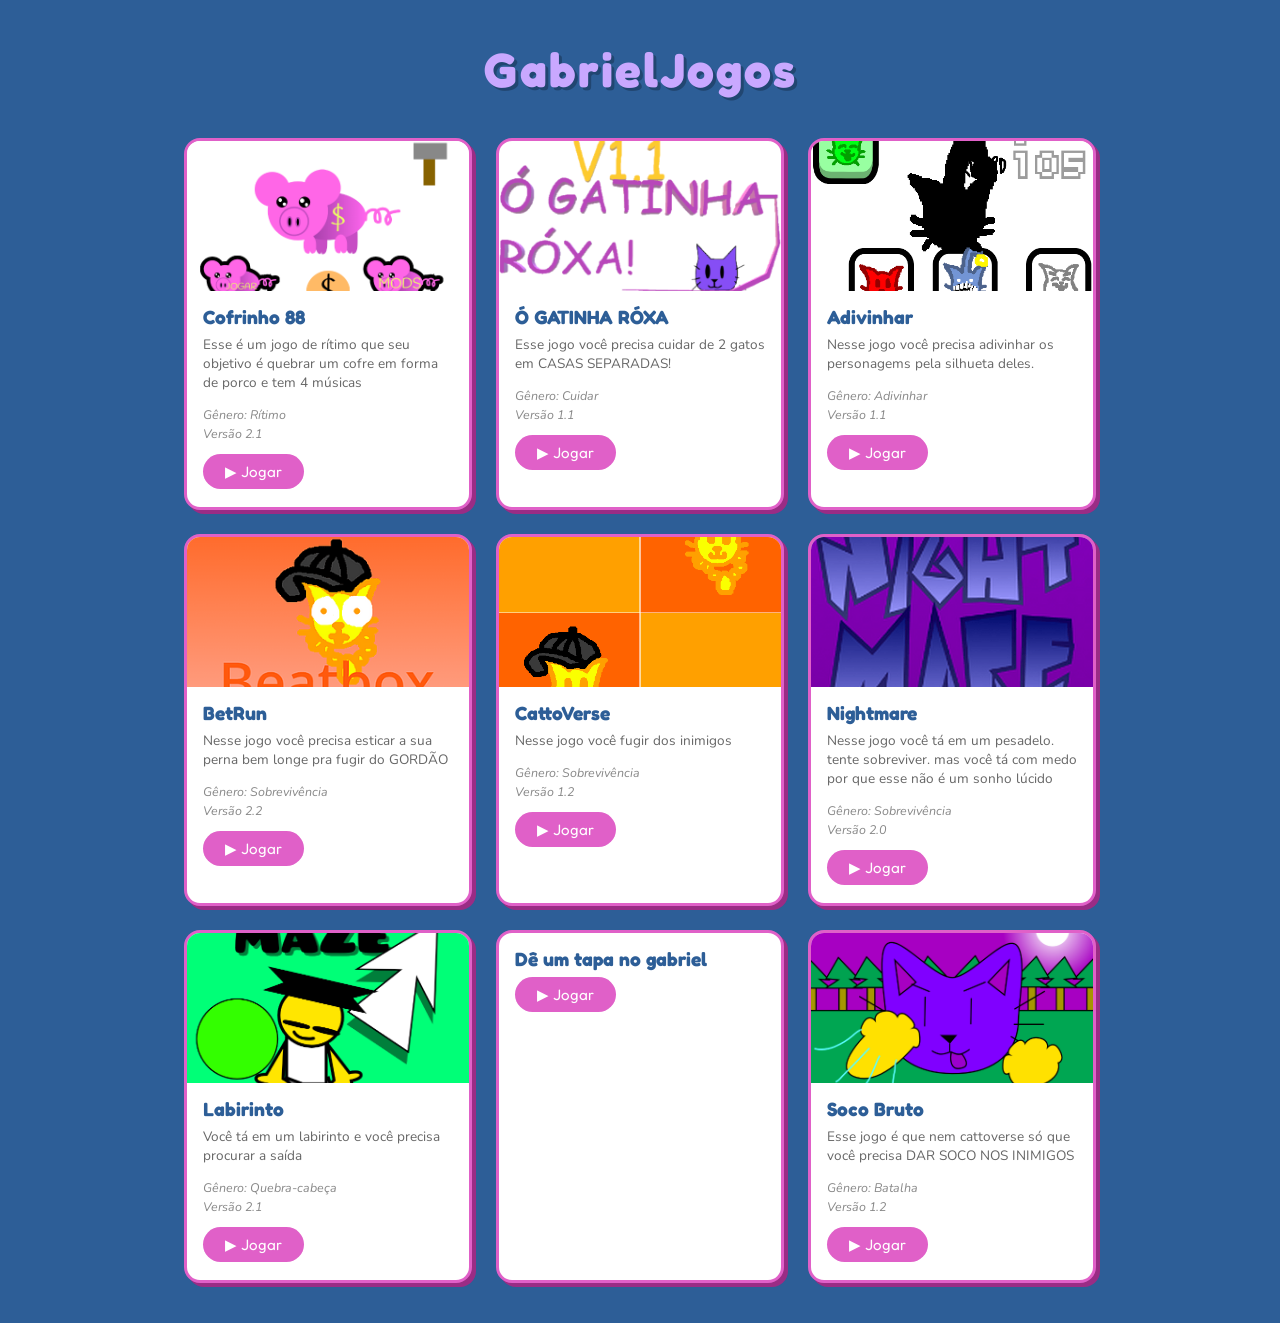
==== index.html @ 9a25b9bd "Initial commit" ====
<!DOCTYPE html>
<html lang="pt-BR">
<head>
  <meta charset="UTF-8" />
  <meta name="viewport" content="width=device-width, initial-scale=1.0"/>
  <title>GabrielJogos</title>
  <link rel="stylesheet" href="style.css" />
  <script src="jogos.js"></script>
  <link href="https://fonts.googleapis.com/css2?family=Fredoka+One&family=Nunito:wght@400;600;700&display=swap" rel="stylesheet"/>
</head>
<body>

  <div id="tela-menu" class="page">
    <header>
      <h1 class="logo">GabrielJogos</h1>
    </header>
    <main>
      <div id="games-grid" class="games-grid"></div>
    </main>
  </div>

  <div id="tela-jogo" class="tela-jogo hidden">
    <div class="jogo-header">
      <button onclick="voltarMenu()">← Voltar</button>
      <span id="jogo-titulo"></span>
    </div>
    <iframe id="jogo-frame" src="" frameborder="0"></iframe>
  </div>

  <script>
    async function lerArquivo(nome, arquivo) {
      try {
        const res = await fetch(`jogos/${nome}/${arquivo}`);
        if (res.ok) return await res.text();
      } catch {}
      return '';
    }

    async function carregarJogos() {
      const grid = document.getElementById('games-grid');
      grid.innerHTML = '';

      if (!JOGOS || JOGOS.length === 0) {
        grid.innerHTML = '<p class="carregando">Nenhum jogo encontrado.</p>';
        return;
      }

      for (const jogo of JOGOS) {
        const nome      = typeof jogo === 'string' ? jogo : jogo.nome;
        const descricao = await lerArquivo(nome, 'Descricao.txt');
        const info      = await lerArquivo(nome, 'Informacoes.txt');

        const infoHTML = info
          ? info.trim().split('\n').map(l => `<span>${l.trim()}</span>`).join('')
          : '';

        const card = document.createElement('div');
        card.className = 'game-card';

        const btn = document.createElement('button');
        btn.className = 'btn-play';
        btn.textContent = '▶ Jogar';
        btn.addEventListener('click', () => abrirJogo(nome));

        card.innerHTML = `
          <div class="card-thumb">
            <img src="jogos/${nome}/Thumbnail.png" alt="${nome}"
              onerror="this.style.display='none'" />
          </div>
          <div class="card-info">
            <h2>${nome}</h2>
            ${descricao ? `<p class="card-descricao">${descricao.trim()}</p>` : ''}
            ${infoHTML   ? `<div class="card-info-tags">${infoHTML}</div>` : ''}
          </div>
        `;
        card.querySelector('.card-info').appendChild(btn);
        grid.appendChild(card);
      }
    }

    function abrirJogo(nome) {
      document.getElementById('tela-menu').classList.add('hidden');
      document.getElementById('tela-jogo').classList.remove('hidden');
      document.getElementById('jogo-titulo').textContent = nome;
      document.getElementById('jogo-frame').src = `jogos/${nome}/Jogo.html`;
    }

    function voltarMenu() {
      document.getElementById('tela-jogo').classList.add('hidden');
      document.getElementById('tela-menu').classList.remove('hidden');
      document.getElementById('jogo-frame').src = '';
    }

    carregarJogos();
  </script>
</body>
</html>
---- style.css ----
*, *::before, *::after { box-sizing: border-box; margin: 0; padding: 0; }

body {
  font-family: 'Nunito', sans-serif;
  background-color: #2D5E97;
  min-height: 100vh;
  color: #fff;
}

/* UTILITÁRIO */
.hidden { display: none !important; }

/* ── MENU ── */
.page {
  max-width: 960px;
  margin: 0 auto;
  padding: 40px 24px;
}

header { text-align: center; margin-bottom: 40px; }

.logo {
  font-family: 'Fredoka One', cursive;
  font-size: 3rem;
  color: #C9A8FF;
  letter-spacing: 2px;
  text-shadow: 3px 3px 0px rgba(0,0,0,0.25);
  animation: bounce-in 0.5s ease;
}

@keyframes bounce-in {
  0%   { transform: scale(0.7); opacity: 0; }
  70%  { transform: scale(1.08); }
  100% { transform: scale(1); opacity: 1; }
}

/* ── GRID DE JOGOS ── */
.games-grid {
  display: grid;
  grid-template-columns: repeat(auto-fill, minmax(230px, 1fr));
  gap: 24px;
}

/* ── CARD ── */
.game-card {
  background: #fff;
  border: 3px solid #E060C8;
  border-radius: 16px;
  overflow: hidden;
  box-shadow: 4px 4px 0px #9a2c85;
  transition: transform 0.2s ease, box-shadow 0.2s ease;
  color: #333;
  animation: fade-up 0.4s ease both;
}

@keyframes fade-up {
  from { opacity: 0; transform: translateY(20px); }
  to   { opacity: 1; transform: translateY(0); }
}

.game-card:hover {
  transform: translateY(-6px);
  box-shadow: 4px 10px 0px #9a2c85;
}

.card-thumb img {
  width: 100%;
  height: 150px;
  object-fit: cover;
  display: block;
}

.card-info { padding: 14px 16px 18px; }

.card-info h2 {
  font-family: 'Fredoka One', cursive;
  font-size: 1.2rem;
  color: #2D5E97;
  margin-bottom: 6px;
}

.card-info p {
  font-size: 0.85rem;
  color: #666;
  margin-bottom: 14px;
  line-height: 1.4;
}

.btn-play {
  display: inline-block;
  padding: 8px 22px;
  background: #E060C8;
  color: #fff;
  font-family: 'Fredoka One', cursive;
  font-size: 0.95rem;
  border: none;
  border-radius: 50px;
  cursor: pointer;
  transition: background 0.2s, transform 0.1s;
}

.btn-play:hover {
  background: #9a2c85;
  transform: scale(1.05);
}

/* ── MENSAGENS ── */
.carregando {
  color: #C9A8FF;
  font-size: 1rem;
  text-align: center;
  padding: 40px;
  grid-column: 1 / -1;
}

.carregando.erro { color: #ff9999; }

/* ── TELA DE JOGO ── */
.tela-jogo {
  display: flex;
  flex-direction: column;
  height: 100vh;
  background: #1a3a5c;
}

.jogo-header {
  display: flex;
  align-items: center;
  gap: 16px;
  padding: 12px 20px;
  background: #1a3a5c;
  border-bottom: 2px solid #E060C8;
}

.jogo-header button {
  background: #E060C8;
  color: #fff;
  font-family: 'Fredoka One', cursive;
  font-size: 1rem;
  border: none;
  padding: 8px 18px;
  border-radius: 50px;
  cursor: pointer;
  transition: background 0.2s;
}

.jogo-header button:hover { background: #9a2c85; }

.jogo-header span {
  font-family: 'Fredoka One', cursive;
  font-size: 1.4rem;
  color: #C9A8FF;
}

#jogo-frame {
  flex: 1;
  width: 100%;
  border: none;
}

/* ── RESPONSIVO ── */
@media (max-width: 480px) {
  .logo { font-size: 2.2rem; }
  .games-grid { grid-template-columns: 1fr; }
}

/* ── DESCRIÇÃO E INFORMAÇÕES ── */
.card-descricao {
  font-size: 0.85rem;
  color: #555;
  margin-bottom: 10px;
  line-height: 1.4;
}

.card-info-tags {
  display: flex;
  flex-direction: column;
  gap: 2px;
  margin-bottom: 12px;
}

.card-info-tags span {
  font-size: 0.78rem;
  color: #888;
  font-style: italic;
}
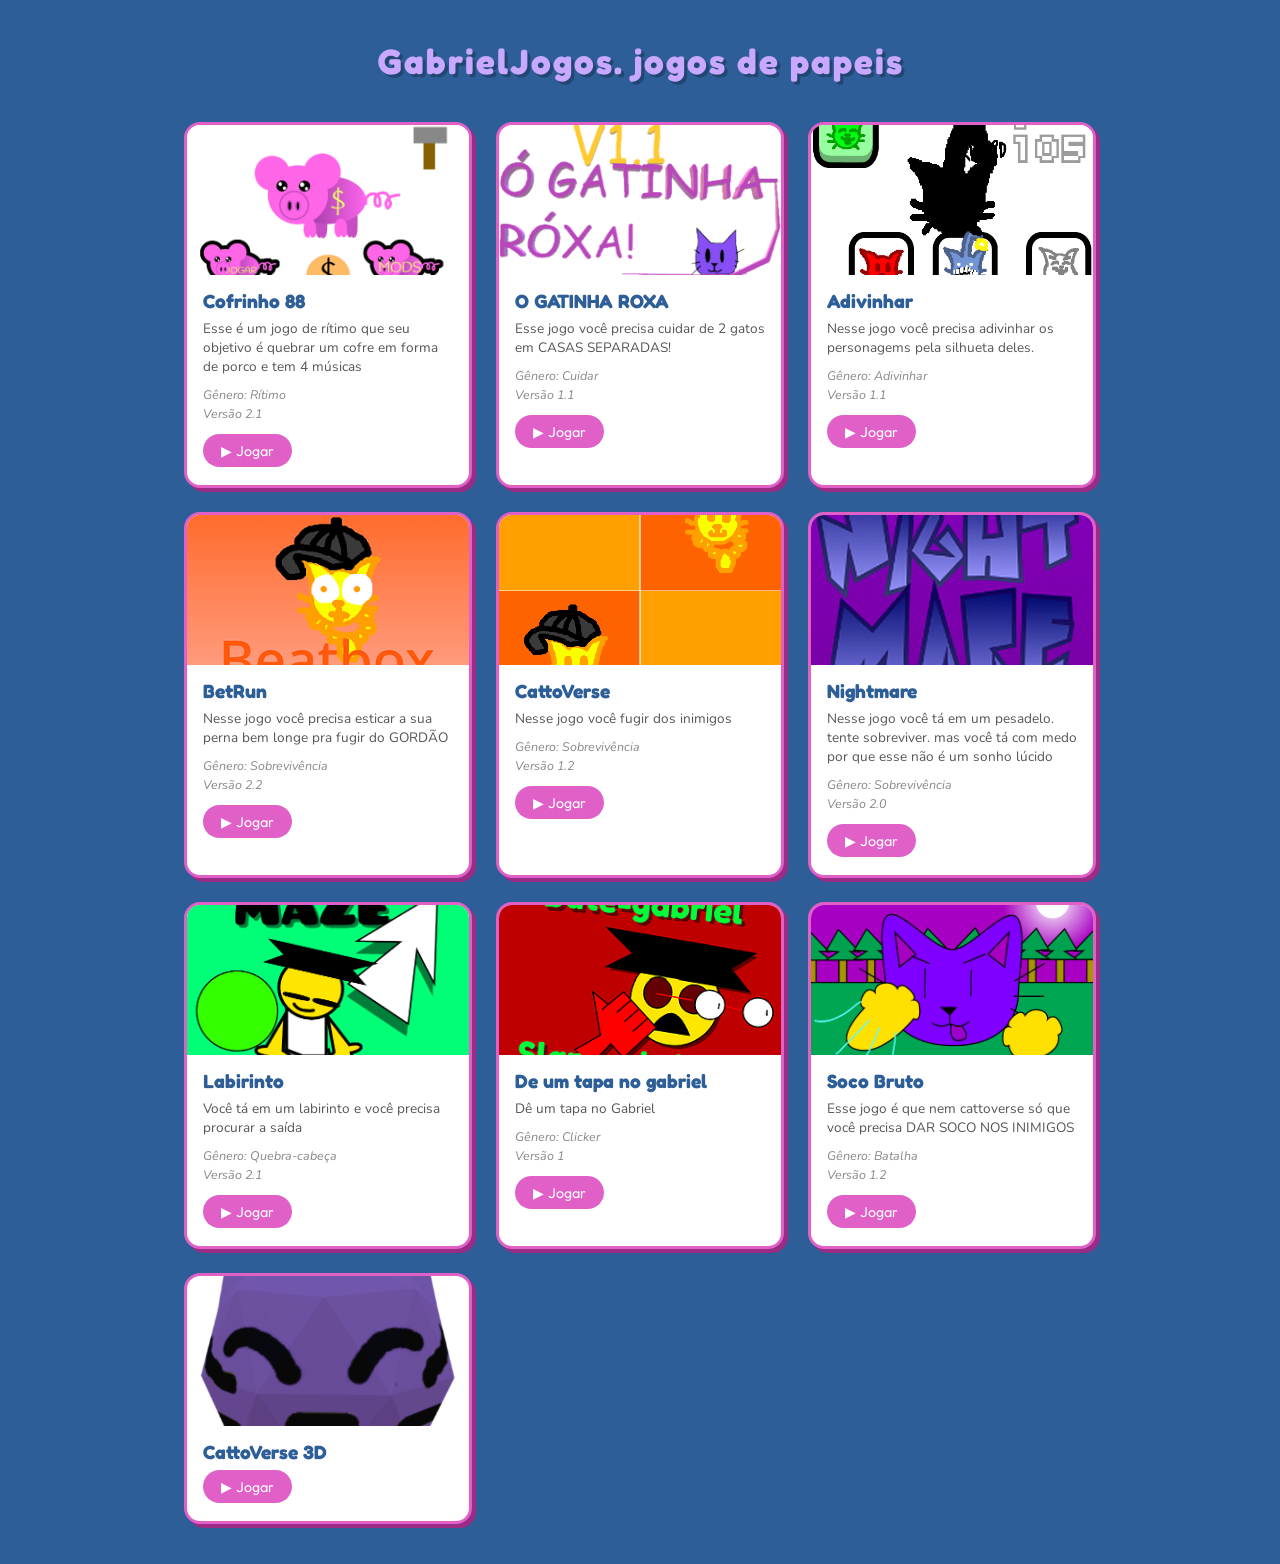
==== commit 773b02c9: "Cattoverse 3D Cattoverse 3D! *Click!* Novo jogo!" ====
--- a/index.html
+++ b/index.html
@@ -3,7 +3,7 @@
 <head>
   <meta charset="UTF-8" />
   <meta name="viewport" content="width=device-width, initial-scale=1.0"/>
-  <title>GabrielJogos</title>
+  <title>GabrielJogos. jogos de papeis</title>
   <link rel="stylesheet" href="style.css" />
   <script src="jogos.js"></script>
   <link href="https://fonts.googleapis.com/css2?family=Fredoka+One&family=Nunito:wght@400;600;700&display=swap" rel="stylesheet"/>
@@ -12,7 +12,9 @@
 
   <div id="tela-menu" class="page">
     <header>
-      <h1 class="logo">GabrielJogos</h1>
+      <div class="header-top">
+        <h1 class="logo">GabrielJogos. jogos de papeis</h1>
+      </div>
     </header>
     <main>
       <div id="games-grid" class="games-grid"></div>
@@ -30,7 +32,7 @@
   <script>
     async function lerArquivo(nome, arquivo) {
       try {
-        const res = await fetch(`jogos/${nome}/${arquivo}`);
+        const res = await fetch('jogos/' + nome + '/' + arquivo);
         if (res.ok) return await res.text();
       } catch {}
       return '';
@@ -39,41 +41,36 @@
     async function carregarJogos() {
       const grid = document.getElementById('games-grid');
       grid.innerHTML = '';
-
       if (!JOGOS || JOGOS.length === 0) {
         grid.innerHTML = '<p class="carregando">Nenhum jogo encontrado.</p>';
         return;
       }
-
       for (const jogo of JOGOS) {
         const nome      = typeof jogo === 'string' ? jogo : jogo.nome;
         const descricao = await lerArquivo(nome, 'Descricao.txt');
         const info      = await lerArquivo(nome, 'Informacoes.txt');
-
-        const infoHTML = info
-          ? info.trim().split('\n').map(l => `<span>${l.trim()}</span>`).join('')
-          : '';
+        const infoHTML  = info ? info.trim().split('\n').map(l => '<span>' + l.trim() + '</span>').join('') : '';
 
         const card = document.createElement('div');
         card.className = 'game-card';
 
-        const btn = document.createElement('button');
-        btn.className = 'btn-play';
-        btn.textContent = '▶ Jogar';
-        btn.addEventListener('click', () => abrirJogo(nome));
+        const btnJogar = document.createElement('button');
+        btnJogar.className = 'btn-play';
+        btnJogar.textContent = '▶ Jogar';
+        btnJogar.addEventListener('click', () => abrirJogo(nome));
 
-        card.innerHTML = `
-          <div class="card-thumb">
-            <img src="jogos/${nome}/Thumbnail.png" alt="${nome}"
-              onerror="this.style.display='none'" />
-          </div>
-          <div class="card-info">
-            <h2>${nome}</h2>
-            ${descricao ? `<p class="card-descricao">${descricao.trim()}</p>` : ''}
-            ${infoHTML   ? `<div class="card-info-tags">${infoHTML}</div>` : ''}
-          </div>
-        `;
-        card.querySelector('.card-info').appendChild(btn);
+        card.innerHTML =
+          '<div class="card-thumb">' +
+            '<img src="jogos/' + nome + '/Thumbnail.png" alt="' + nome + '" onerror="this.style.display=\'none\'" />' +
+          '</div>' +
+          '<div class="card-info">' +
+            '<h2>' + nome + '</h2>' +
+            (descricao ? '<p class="card-descricao">' + descricao.trim() + '</p>' : '') +
+            (infoHTML ? '<div class="card-info-tags">' + infoHTML + '</div>' : '') +
+            '<div class="card-buttons"></div>' +
+          '</div>';
+
+        card.querySelector('.card-buttons').appendChild(btnJogar);
         grid.appendChild(card);
       }
     }
@@ -82,7 +79,7 @@
       document.getElementById('tela-menu').classList.add('hidden');
       document.getElementById('tela-jogo').classList.remove('hidden');
       document.getElementById('jogo-titulo').textContent = nome;
-      document.getElementById('jogo-frame').src = `jogos/${nome}/Jogo.html`;
+      document.getElementById('jogo-frame').src = 'jogos/' + nome + '/Jogo.html';
     }
 
     function voltarMenu() {
--- a/style.css
+++ b/style.css
@@ -7,25 +7,25 @@
   color: #fff;
 }
 
-/* UTILITÁRIO */
 .hidden { display: none !important; }
 
-/* ── MENU ── */
-.page {
-  max-width: 960px;
-  margin: 0 auto;
-  padding: 40px 24px;
+.page { max-width: 960px; margin: 0 auto; padding: 40px 24px; }
+
+.header-top {
+  display: flex;
+  align-items: center;
+  justify-content: center;
+  margin-bottom: 40px;
 }
-
-header { text-align: center; margin-bottom: 40px; }
 
 .logo {
   font-family: 'Fredoka One', cursive;
-  font-size: 3rem;
+  font-size: 2.2rem;
   color: #C9A8FF;
   letter-spacing: 2px;
   text-shadow: 3px 3px 0px rgba(0,0,0,0.25);
   animation: bounce-in 0.5s ease;
+  text-align: center;
 }
 
 @keyframes bounce-in {
@@ -34,14 +34,12 @@
   100% { transform: scale(1); opacity: 1; }
 }
 
-/* ── GRID DE JOGOS ── */
 .games-grid {
   display: grid;
   grid-template-columns: repeat(auto-fill, minmax(230px, 1fr));
   gap: 24px;
 }
 
-/* ── CARD ── */
 .game-card {
   background: #fff;
   border: 3px solid #E060C8;
@@ -58,18 +56,9 @@
   to   { opacity: 1; transform: translateY(0); }
 }
 
-.game-card:hover {
-  transform: translateY(-6px);
-  box-shadow: 4px 10px 0px #9a2c85;
-}
+.game-card:hover { transform: translateY(-6px); box-shadow: 4px 10px 0px #9a2c85; }
 
-.card-thumb img {
-  width: 100%;
-  height: 150px;
-  object-fit: cover;
-  display: block;
-}
-
+.card-thumb img { width: 100%; height: 150px; object-fit: cover; display: block; }
 .card-info { padding: 14px 16px 18px; }
 
 .card-info h2 {
@@ -79,49 +68,28 @@
   margin-bottom: 6px;
 }
 
-.card-info p {
-  font-size: 0.85rem;
-  color: #666;
-  margin-bottom: 14px;
-  line-height: 1.4;
-}
+.card-descricao { font-size: 0.85rem; color: #555; margin-bottom: 10px; line-height: 1.4; }
+.card-info-tags { display: flex; flex-direction: column; gap: 2px; margin-bottom: 12px; }
+.card-info-tags span { font-size: 0.78rem; color: #888; font-style: italic; }
+.card-buttons { display: flex; gap: 8px; flex-wrap: wrap; }
 
 .btn-play {
-  display: inline-block;
-  padding: 8px 22px;
+  padding: 8px 18px;
   background: #E060C8;
   color: #fff;
   font-family: 'Fredoka One', cursive;
-  font-size: 0.95rem;
+  font-size: 0.9rem;
   border: none;
   border-radius: 50px;
   cursor: pointer;
   transition: background 0.2s, transform 0.1s;
 }
+.btn-play:hover { background: #9a2c85; transform: scale(1.05); }
 
-.btn-play:hover {
-  background: #9a2c85;
-  transform: scale(1.05);
-}
-
-/* ── MENSAGENS ── */
-.carregando {
-  color: #C9A8FF;
-  font-size: 1rem;
-  text-align: center;
-  padding: 40px;
-  grid-column: 1 / -1;
-}
-
+.carregando { color: #C9A8FF; font-size: 1rem; text-align: center; padding: 40px; grid-column: 1 / -1; }
 .carregando.erro { color: #ff9999; }
 
-/* ── TELA DE JOGO ── */
-.tela-jogo {
-  display: flex;
-  flex-direction: column;
-  height: 100vh;
-  background: #1a3a5c;
-}
+.tela-jogo { display: flex; flex-direction: column; height: 100vh; background: #1a3a5c; }
 
 .jogo-header {
   display: flex;
@@ -143,7 +111,6 @@
   cursor: pointer;
   transition: background 0.2s;
 }
-
 .jogo-header button:hover { background: #9a2c85; }
 
 .jogo-header span {
@@ -152,35 +119,9 @@
   color: #C9A8FF;
 }
 
-#jogo-frame {
-  flex: 1;
-  width: 100%;
-  border: none;
-}
+#jogo-frame { flex: 1; width: 100%; border: none; }
 
-/* ── RESPONSIVO ── */
 @media (max-width: 480px) {
-  .logo { font-size: 2.2rem; }
+  .logo { font-size: 1.6rem; }
   .games-grid { grid-template-columns: 1fr; }
 }
-
-/* ── DESCRIÇÃO E INFORMAÇÕES ── */
-.card-descricao {
-  font-size: 0.85rem;
-  color: #555;
-  margin-bottom: 10px;
-  line-height: 1.4;
-}
-
-.card-info-tags {
-  display: flex;
-  flex-direction: column;
-  gap: 2px;
-  margin-bottom: 12px;
-}
-
-.card-info-tags span {
-  font-size: 0.78rem;
-  color: #888;
-  font-style: italic;
-}
